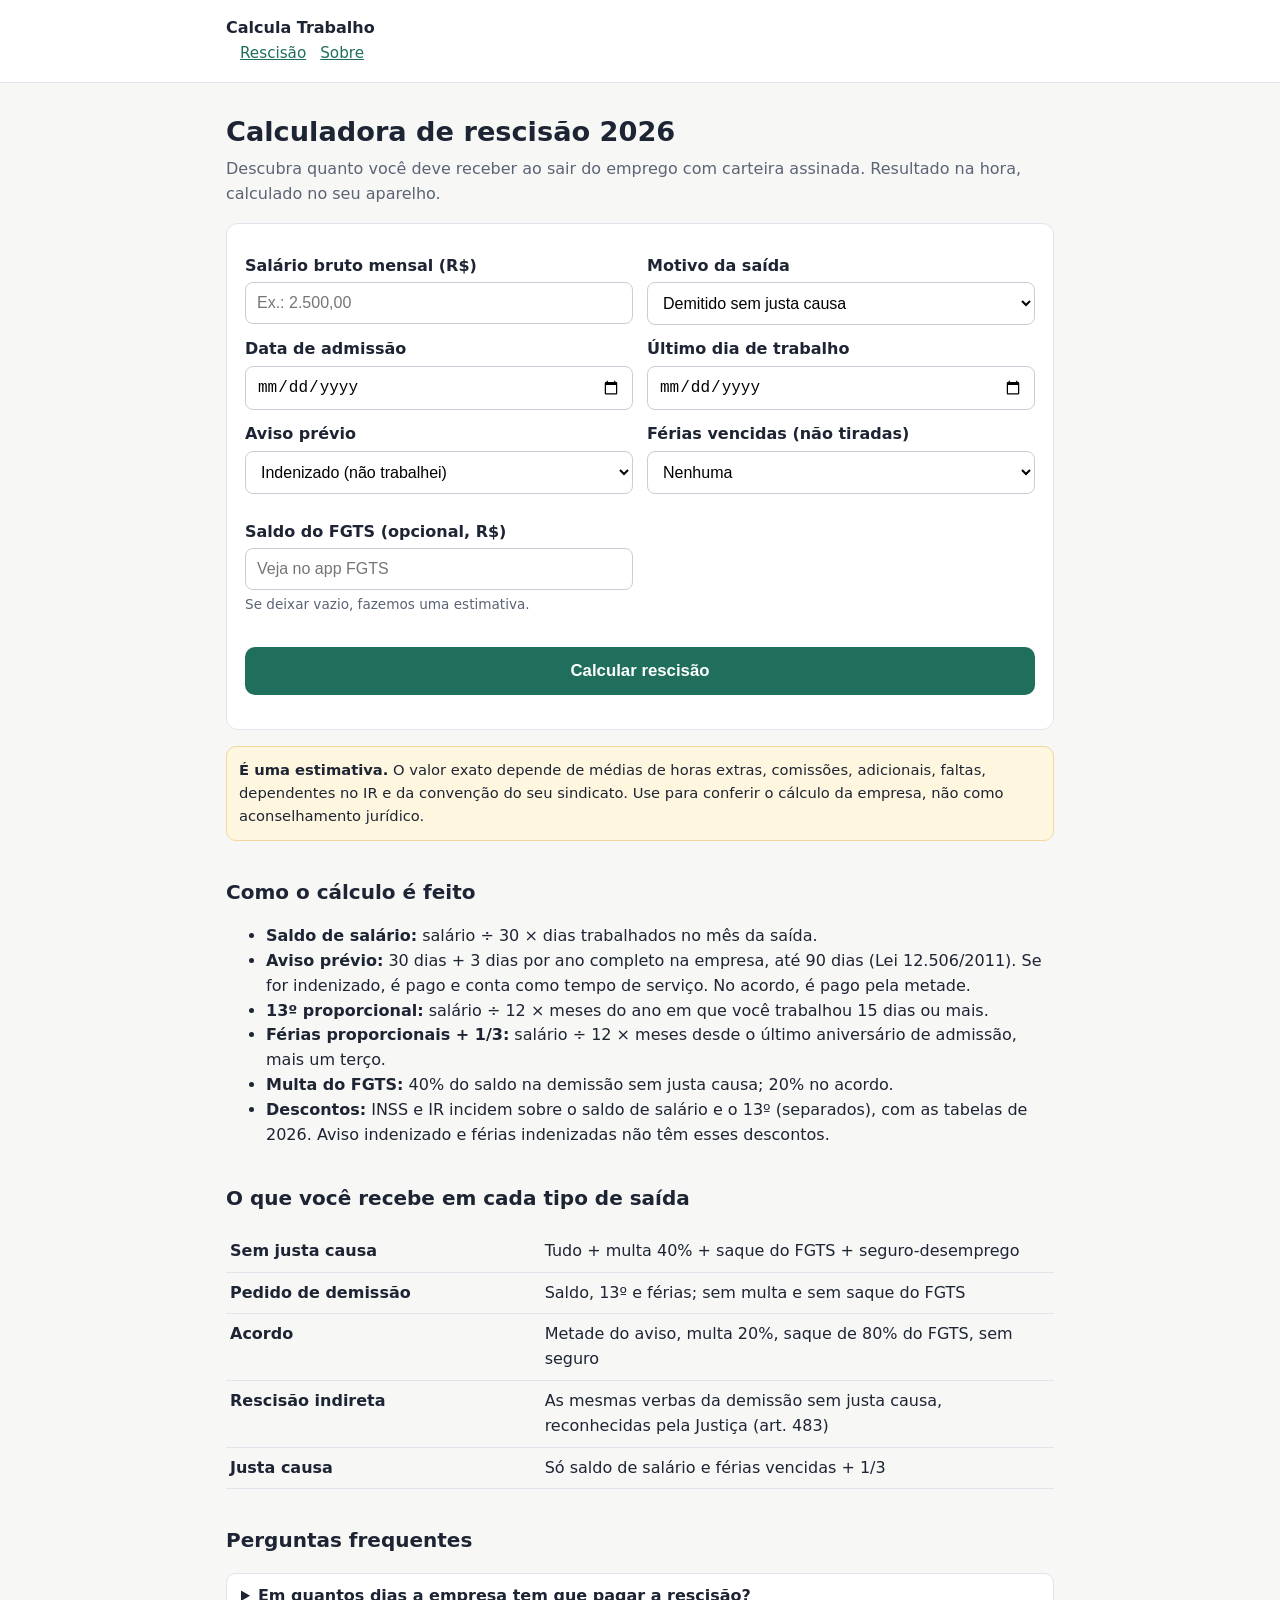
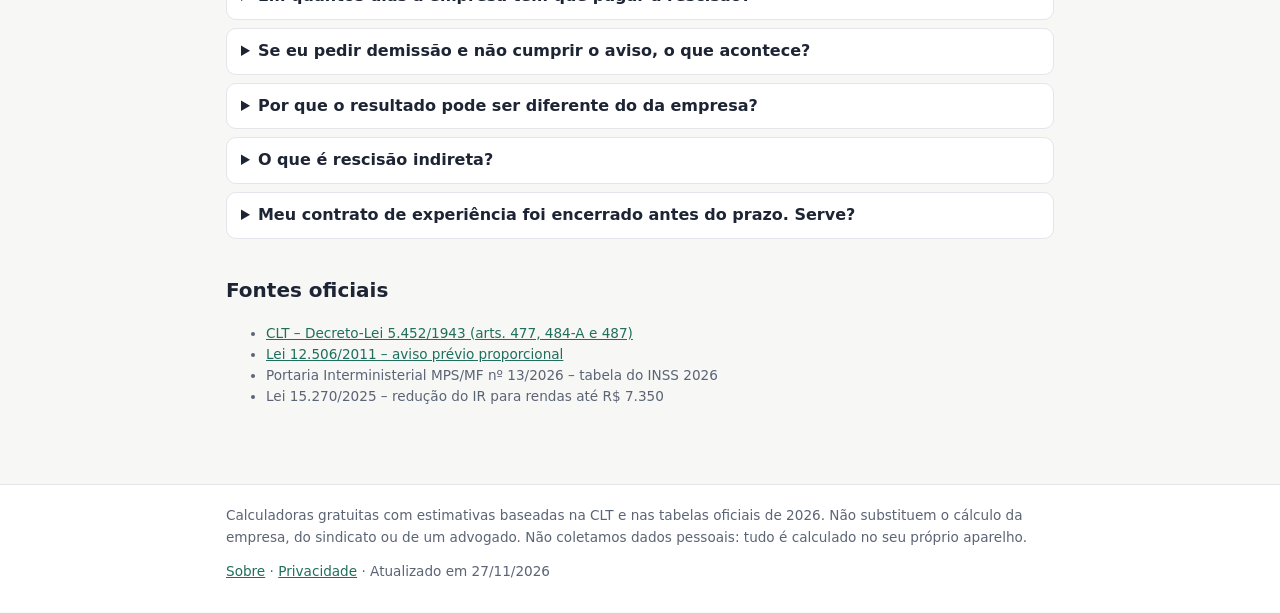
==== rescisao/index.html @ 50fb26db "Calcula Trabalho v1: calculadora de rescisão 2026 Co-Authored-By: Claude Opus 5.5 <noreply@anthropic" ====
<!doctype html><html lang="pt-BR"><head><meta charset="utf-8"><meta http-equiv="Content-Security-Policy" content="default-src 'self'; img-src 'self' data:; style-src 'self'; script-src 'self'; base-uri 'self'; form-action 'none'"><meta name="referrer" content="strict-origin-when-cross-origin"><link rel="icon" href="data:image/svg+xml,%3Csvg xmlns=%27http://www.w3.org/2000/svg%27 viewBox=%270 0 32 32%27%3E%3Crect width=%2732%27 height=%2732%27 rx=%276%27 fill=%27%231f6f5c%27/%3E%3Ctext x=%2716%27 y=%2722%27 font-size=%2716%27 text-anchor=%27middle%27 fill=%27white%27 font-family=%27sans-serif%27%3ECT%3C/text%3E%3C/svg%3E"><meta name="viewport" content="width=device-width,initial-scale=1">
<title>Calculadora de rescisão 2026 (CLT) grátis | Calcula Trabalho</title>
<meta name="description" content="Calcule sua rescisão trabalhista 2026: saldo de salário, aviso prévio, 13º, férias + 1/3, multa de 40% do FGTS e descontos de INSS e IR. Grátis e sem cadastro.">
<meta property="og:type" content="website"><meta property="og:title" content="Calculadora de rescisão 2026 (CLT) grátis"><meta property="og:description" content="Saldo, aviso prévio, 13º, férias + 1/3, multa do FGTS e descontos de INSS e IR 2026. Sem cadastro."><meta name="robots" content="index,follow"><script type="application/ld+json">{"@context": "https://schema.org", "@type": "FAQPage", "mainEntity": [{"@type": "Question", "name": "Em quantos dias a empresa tem que pagar a rescisão?", "acceptedAnswer": {"@type": "Answer", "text": "Até 10 dias contados do fim do contrato (art. 477, § 6º, da CLT)."}}, {"@type": "Question", "name": "Se eu pedir demissão e não cumprir o aviso, o que acontece?", "acceptedAnswer": {"@type": "Answer", "text": "A empresa pode descontar o valor de um salário (art. 487, § 2º, da CLT)."}}, {"@type": "Question", "name": "O que é rescisão indireta?", "acceptedAnswer": {"@type": "Answer", "text": "É quando o trabalhador encerra o contrato por falta grave da empresa (art. 483 da CLT). Se reconhecida, garante as mesmas verbas da demissão sem justa causa."}}]}</script><link rel="stylesheet" href="../assets/style.css"></head><body><header><div class="wrap"><a class="logo" href="../">Calcula Trabalho</a><nav><a href="./">Rescisão</a><a href="../sobre.html">Sobre</a></nav></div></header>
<main class="wrap">
<h1>Calculadora de rescisão 2026</h1>
<p class="lead">Descubra quanto você deve receber ao sair do emprego com carteira assinada. Resultado na hora, calculado no seu aparelho.</p>
<form id="f" class="card" novalidate>
<div class="grid">
<div><label for="salario">Salário bruto mensal (R$)</label><input id="salario" inputmode="decimal" placeholder="Ex.: 2.500,00" required></div>
<div><label for="motivo">Motivo da saída</label><select id="motivo">
<option value="semJusta">Demitido sem justa causa</option><option value="pedido">Pedido de demissão</option><option value="acordo">Acordo entre as partes</option><option value="justaCausa">Demitido por justa causa</option><option value="indireta">Rescisão indireta (falta grave da empresa)</option><option value="experiencia">Fim do contrato de experiência</option></select></div>
<div><label for="admissao">Data de admissão</label><input id="admissao" type="date" required></div>
<div><label for="saida">Último dia de trabalho</label><input id="saida" type="date" required></div>
<div><label for="aviso">Aviso prévio</label><select id="aviso"></select><p class="hint" id="avisoHint"></p></div>
<div><label for="feriasVencidas">Férias vencidas (não tiradas)</label><select id="feriasVencidas"><option value="0">Nenhuma</option><option value="1">1 período</option><option value="2">2 períodos</option></select></div>
<div><label for="saldoFgts">Saldo do FGTS (opcional, R$)</label><input id="saldoFgts" inputmode="decimal" placeholder="Veja no app FGTS"><p class="hint">Se deixar vazio, fazemos uma estimativa.</p></div>
</div>
<button type="submit">Calcular rescisão</button><p id="erro" class="erro" role="alert"></p>
</form>
<section id="res" class="card" hidden aria-live="polite"></section>
<p class="aviso"><strong>É uma estimativa.</strong> O valor exato depende de médias de horas extras, comissões, adicionais, faltas, dependentes no IR e da convenção do seu sindicato. Use para conferir o cálculo da empresa, não como aconselhamento jurídico.</p>

<h2>Como o cálculo é feito</h2>
<ul>
<li><strong>Saldo de salário:</strong> salário ÷ 30 × dias trabalhados no mês da saída.</li>
<li><strong>Aviso prévio:</strong> 30 dias + 3 dias por ano completo na empresa, até 90 dias (Lei 12.506/2011). Se for indenizado, é pago e conta como tempo de serviço. No acordo, é pago pela metade.</li>
<li><strong>13º proporcional:</strong> salário ÷ 12 × meses do ano em que você trabalhou 15 dias ou mais.</li>
<li><strong>Férias proporcionais + 1/3:</strong> salário ÷ 12 × meses desde o último aniversário de admissão, mais um terço.</li>
<li><strong>Multa do FGTS:</strong> 40% do saldo na demissão sem justa causa; 20% no acordo.</li>
<li><strong>Descontos:</strong> INSS e IR incidem sobre o saldo de salário e o 13º (separados), com as tabelas de 2026. Aviso indenizado e férias indenizadas não têm esses descontos.</li>
</ul>
<h2>O que você recebe em cada tipo de saída</h2>
<table class="tipos"><tr><td><strong>Sem justa causa</strong></td><td>Tudo + multa 40% + saque do FGTS + seguro-desemprego</td></tr>
<tr><td><strong>Pedido de demissão</strong></td><td>Saldo, 13º e férias; sem multa e sem saque do FGTS</td></tr>
<tr><td><strong>Acordo</strong></td><td>Metade do aviso, multa 20%, saque de 80% do FGTS, sem seguro</td></tr>
<tr><td><strong>Rescisão indireta</strong></td><td>As mesmas verbas da demissão sem justa causa, reconhecidas pela Justiça (art. 483)</td></tr>
<tr><td><strong>Justa causa</strong></td><td>Só saldo de salário e férias vencidas + 1/3</td></tr></table>

<h2>Perguntas frequentes</h2>
<details><summary>Em quantos dias a empresa tem que pagar a rescisão?</summary><p>Até 10 dias contados do fim do contrato (art. 477, § 6º, da CLT).</p></details>
<details><summary>Se eu pedir demissão e não cumprir o aviso, o que acontece?</summary><p>A empresa pode descontar o valor de um salário (art. 487, § 2º, da CLT). Escolha "Não vou cumprir" no campo do aviso para ver o desconto.</p></details>
<details><summary>Por que o resultado pode ser diferente do da empresa?</summary><p>Médias de horas extras e comissões, adicionais, faltas, dependentes no IR e regras do sindicato mudam o valor. A calculadora usa só o salário fixo.</p></details>
<details><summary>O que é rescisão indireta?</summary><p>É quando o trabalhador encerra o contrato porque a empresa cometeu falta grave, como atrasar salários ou não depositar o FGTS (art. 483 da CLT). Se reconhecida, garante as mesmas verbas da demissão sem justa causa. Normalmente precisa ser pedida na Justiça do Trabalho, com orientação de advogado ou sindicato.</p></details>
<details><summary>Meu contrato de experiência foi encerrado antes do prazo. Serve?</summary><p>Ainda não. Esse caso tem regra própria (arts. 479 e 480 da CLT) e vai ganhar uma calculadora separada. A opção "Fim do contrato de experiência" vale só para quando o contrato terminou na data combinada.</p></details>

<h2>Fontes oficiais</h2>
<ul class="hint"><li><a href="https://www.planalto.gov.br/ccivil_03/decreto-lei/del5452.htm" rel="noopener">CLT – Decreto-Lei 5.452/1943 (arts. 477, 484-A e 487)</a></li>
<li><a href="https://www.planalto.gov.br/ccivil_03/_ato2011-2014/2011/lei/l12506.htm" rel="noopener">Lei 12.506/2011 – aviso prévio proporcional</a></li>
<li>Portaria Interministerial MPS/MF nº 13/2026 – tabela do INSS 2026</li>
<li>Lei 15.270/2025 – redução do IR para rendas até R$ 7.350</li></ul>
</main><footer><div class="wrap"><p class="hint">Calculadoras gratuitas com estimativas baseadas na CLT e nas tabelas oficiais de 2026. Não substituem o cálculo da empresa, do sindicato ou de um advogado. Não coletamos dados pessoais: tudo é calculado no seu próprio aparelho.</p><p class="hint"><a href="../sobre.html">Sobre</a> · <a href="../privacidade.html">Privacidade</a> · Atualizado em 27/11/2026</p></div></footer>
<script src="../assets/calc.js"></script><script src="../assets/rescisao-ui.js"></script></body></html>
---- assets/style.css ----
:root{--bg:#f7f7f5;--card:#fff;--ink:#1d2433;--muted:#5b6475;--line:#e3e5ea;--brand:#1f6f5c;--brand2:#e9f4f0;--warn:#fff6e0}
*{box-sizing:border-box}body{margin:0;font:16px/1.55 system-ui,-apple-system,"Segoe UI",Roboto,sans-serif;background:var(--bg);color:var(--ink)}
header,footer{background:var(--card);border-bottom:1px solid var(--line)}footer{border-top:1px solid var(--line);border-bottom:0;margin-top:48px}
.wrap{max-width:860px;margin:0 auto;padding:16px}a{color:var(--brand)}
.logo{font-weight:700;text-decoration:none;color:var(--ink)}nav a{margin-left:14px;font-size:.95rem}
h1{font-size:1.7rem;line-height:1.25;margin:.6em 0 .3em}h2{font-size:1.25rem;margin-top:1.8em}
.lead{color:var(--muted);margin-top:0}.card{background:var(--card);border:1px solid var(--line);border-radius:12px;padding:18px;margin:16px 0}
label{display:block;font-weight:600;margin:12px 0 4px}input,select{width:100%;padding:11px;border:1px solid #c9cdd6;border-radius:8px;font-size:16px;background:#fff}
.grid{display:grid;grid-template-columns:1fr 1fr;gap:0 14px}@media(max-width:620px){.grid{grid-template-columns:1fr}nav a{margin-left:10px}}
button{margin-top:18px;width:100%;padding:14px;border:0;border-radius:10px;background:var(--brand);color:#fff;font-size:1.05rem;font-weight:700;cursor:pointer}
button:focus,input:focus,select:focus{outline:3px solid #9fd3c3;outline-offset:1px}
.hint{font-size:.85rem;color:var(--muted);margin-top:4px}
table{width:100%;border-collapse:collapse}td{padding:8px 4px;border-bottom:1px solid var(--line)}td:last-child{text-align:right;white-space:nowrap}
.total td{font-weight:700;font-size:1.1rem;border-bottom:0}.neg{color:#a33}
.big{background:var(--brand2);border-radius:10px;padding:14px;text-align:center;margin-bottom:12px}.big strong{display:block;font-size:2rem}
.aviso{background:var(--warn);border:1px solid #f0d998;border-radius:10px;padding:12px;font-size:.92rem}
.tools a{display:block;padding:14px;border:1px solid var(--line);border-radius:10px;background:#fff;margin:8px 0;text-decoration:none;color:var(--ink)}
.tools span{color:var(--muted);font-size:.9rem;display:block}.erro{color:#a33;font-weight:600}
details{background:#fff;border:1px solid var(--line);border-radius:10px;padding:10px 14px;margin:8px 0}summary{font-weight:600;cursor:pointer}
.tipos td:last-child{white-space:normal;text-align:left}.tipos td:first-child{width:38%;vertical-align:top}
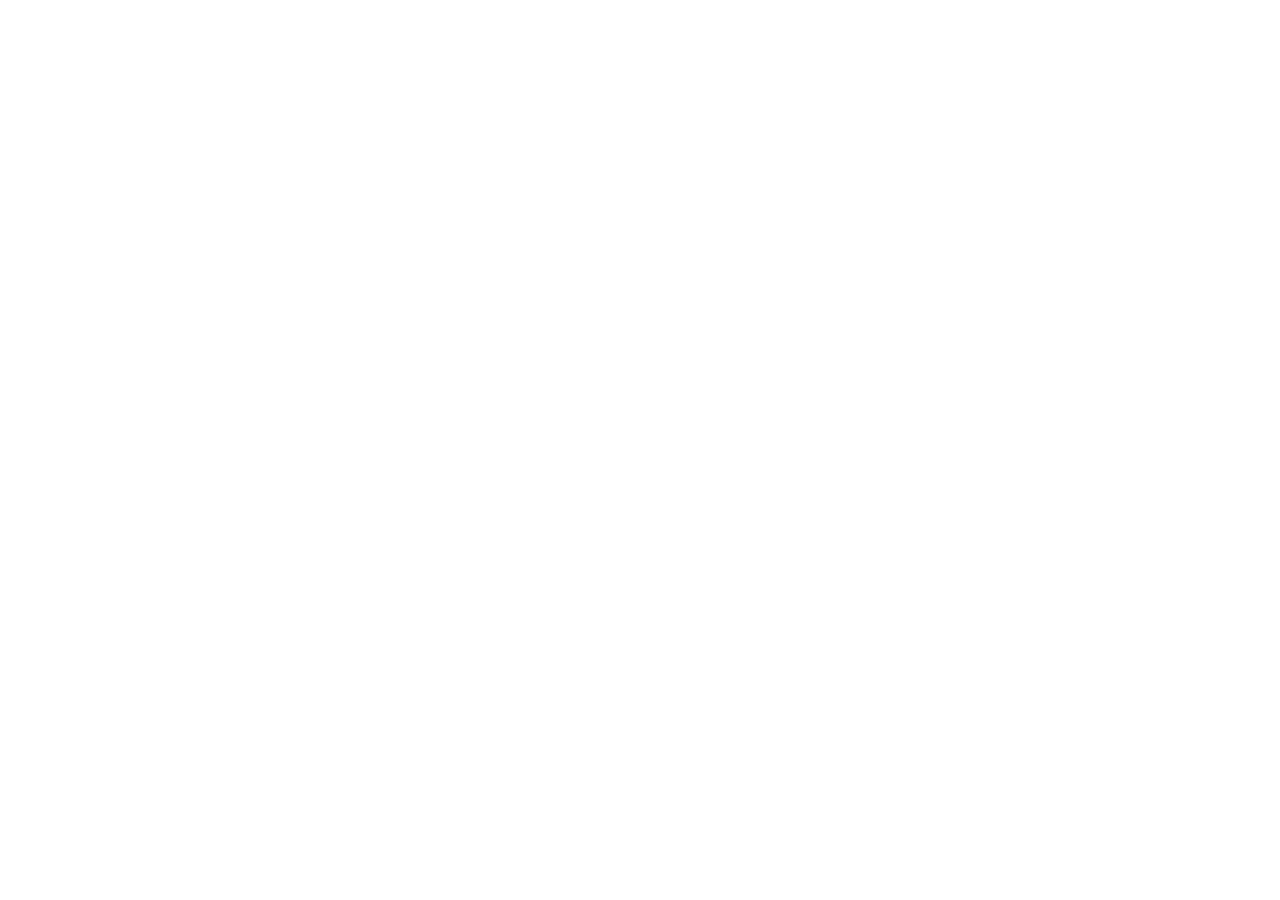
==== commit 97b6fbf9: "Redireciona para o endereço novo calculatrabalho.github.io Co-Authored-By: Claude Opus 5.5 <noreply@" ====
--- a/rescisao/index.html
+++ b/rescisao/index.html
@@ -1,53 +1,9 @@
-<!doctype html><html lang="pt-BR"><head><meta charset="utf-8"><meta http-equiv="Content-Security-Policy" content="default-src 'self'; img-src 'self' data:; style-src 'self'; script-src 'self'; base-uri 'self'; form-action 'none'"><meta name="referrer" content="strict-origin-when-cross-origin"><link rel="icon" href="data:image/svg+xml,%3Csvg xmlns=%27http://www.w3.org/2000/svg%27 viewBox=%270 0 32 32%27%3E%3Crect width=%2732%27 height=%2732%27 rx=%276%27 fill=%27%231f6f5c%27/%3E%3Ctext x=%2716%27 y=%2722%27 font-size=%2716%27 text-anchor=%27middle%27 fill=%27white%27 font-family=%27sans-serif%27%3ECT%3C/text%3E%3C/svg%3E"><meta name="viewport" content="width=device-width,initial-scale=1">
-<title>Calculadora de rescisão 2026 (CLT) grátis | Calcula Trabalho</title>
-<meta name="description" content="Calcule sua rescisão trabalhista 2026: saldo de salário, aviso prévio, 13º, férias + 1/3, multa de 40% do FGTS e descontos de INSS e IR. Grátis e sem cadastro.">
-<meta property="og:type" content="website"><meta property="og:title" content="Calculadora de rescisão 2026 (CLT) grátis"><meta property="og:description" content="Saldo, aviso prévio, 13º, férias + 1/3, multa do FGTS e descontos de INSS e IR 2026. Sem cadastro."><meta name="robots" content="index,follow"><script type="application/ld+json">{"@context": "https://schema.org", "@type": "FAQPage", "mainEntity": [{"@type": "Question", "name": "Em quantos dias a empresa tem que pagar a rescisão?", "acceptedAnswer": {"@type": "Answer", "text": "Até 10 dias contados do fim do contrato (art. 477, § 6º, da CLT)."}}, {"@type": "Question", "name": "Se eu pedir demissão e não cumprir o aviso, o que acontece?", "acceptedAnswer": {"@type": "Answer", "text": "A empresa pode descontar o valor de um salário (art. 487, § 2º, da CLT)."}}, {"@type": "Question", "name": "O que é rescisão indireta?", "acceptedAnswer": {"@type": "Answer", "text": "É quando o trabalhador encerra o contrato por falta grave da empresa (art. 483 da CLT). Se reconhecida, garante as mesmas verbas da demissão sem justa causa."}}]}</script><link rel="stylesheet" href="../assets/style.css"></head><body><header><div class="wrap"><a class="logo" href="../">Calcula Trabalho</a><nav><a href="./">Rescisão</a><a href="../sobre.html">Sobre</a></nav></div></header>
-<main class="wrap">
-<h1>Calculadora de rescisão 2026</h1>
-<p class="lead">Descubra quanto você deve receber ao sair do emprego com carteira assinada. Resultado na hora, calculado no seu aparelho.</p>
-<form id="f" class="card" novalidate>
-<div class="grid">
-<div><label for="salario">Salário bruto mensal (R$)</label><input id="salario" inputmode="decimal" placeholder="Ex.: 2.500,00" required></div>
-<div><label for="motivo">Motivo da saída</label><select id="motivo">
-<option value="semJusta">Demitido sem justa causa</option><option value="pedido">Pedido de demissão</option><option value="acordo">Acordo entre as partes</option><option value="justaCausa">Demitido por justa causa</option><option value="indireta">Rescisão indireta (falta grave da empresa)</option><option value="experiencia">Fim do contrato de experiência</option></select></div>
-<div><label for="admissao">Data de admissão</label><input id="admissao" type="date" required></div>
-<div><label for="saida">Último dia de trabalho</label><input id="saida" type="date" required></div>
-<div><label for="aviso">Aviso prévio</label><select id="aviso"></select><p class="hint" id="avisoHint"></p></div>
-<div><label for="feriasVencidas">Férias vencidas (não tiradas)</label><select id="feriasVencidas"><option value="0">Nenhuma</option><option value="1">1 período</option><option value="2">2 períodos</option></select></div>
-<div><label for="saldoFgts">Saldo do FGTS (opcional, R$)</label><input id="saldoFgts" inputmode="decimal" placeholder="Veja no app FGTS"><p class="hint">Se deixar vazio, fazemos uma estimativa.</p></div>
-</div>
-<button type="submit">Calcular rescisão</button><p id="erro" class="erro" role="alert"></p>
-</form>
-<section id="res" class="card" hidden aria-live="polite"></section>
-<p class="aviso"><strong>É uma estimativa.</strong> O valor exato depende de médias de horas extras, comissões, adicionais, faltas, dependentes no IR e da convenção do seu sindicato. Use para conferir o cálculo da empresa, não como aconselhamento jurídico.</p>
-
-<h2>Como o cálculo é feito</h2>
-<ul>
-<li><strong>Saldo de salário:</strong> salário ÷ 30 × dias trabalhados no mês da saída.</li>
-<li><strong>Aviso prévio:</strong> 30 dias + 3 dias por ano completo na empresa, até 90 dias (Lei 12.506/2011). Se for indenizado, é pago e conta como tempo de serviço. No acordo, é pago pela metade.</li>
-<li><strong>13º proporcional:</strong> salário ÷ 12 × meses do ano em que você trabalhou 15 dias ou mais.</li>
-<li><strong>Férias proporcionais + 1/3:</strong> salário ÷ 12 × meses desde o último aniversário de admissão, mais um terço.</li>
-<li><strong>Multa do FGTS:</strong> 40% do saldo na demissão sem justa causa; 20% no acordo.</li>
-<li><strong>Descontos:</strong> INSS e IR incidem sobre o saldo de salário e o 13º (separados), com as tabelas de 2026. Aviso indenizado e férias indenizadas não têm esses descontos.</li>
-</ul>
-<h2>O que você recebe em cada tipo de saída</h2>
-<table class="tipos"><tr><td><strong>Sem justa causa</strong></td><td>Tudo + multa 40% + saque do FGTS + seguro-desemprego</td></tr>
-<tr><td><strong>Pedido de demissão</strong></td><td>Saldo, 13º e férias; sem multa e sem saque do FGTS</td></tr>
-<tr><td><strong>Acordo</strong></td><td>Metade do aviso, multa 20%, saque de 80% do FGTS, sem seguro</td></tr>
-<tr><td><strong>Rescisão indireta</strong></td><td>As mesmas verbas da demissão sem justa causa, reconhecidas pela Justiça (art. 483)</td></tr>
-<tr><td><strong>Justa causa</strong></td><td>Só saldo de salário e férias vencidas + 1/3</td></tr></table>
-
-<h2>Perguntas frequentes</h2>
-<details><summary>Em quantos dias a empresa tem que pagar a rescisão?</summary><p>Até 10 dias contados do fim do contrato (art. 477, § 6º, da CLT).</p></details>
-<details><summary>Se eu pedir demissão e não cumprir o aviso, o que acontece?</summary><p>A empresa pode descontar o valor de um salário (art. 487, § 2º, da CLT). Escolha "Não vou cumprir" no campo do aviso para ver o desconto.</p></details>
-<details><summary>Por que o resultado pode ser diferente do da empresa?</summary><p>Médias de horas extras e comissões, adicionais, faltas, dependentes no IR e regras do sindicato mudam o valor. A calculadora usa só o salário fixo.</p></details>
-<details><summary>O que é rescisão indireta?</summary><p>É quando o trabalhador encerra o contrato porque a empresa cometeu falta grave, como atrasar salários ou não depositar o FGTS (art. 483 da CLT). Se reconhecida, garante as mesmas verbas da demissão sem justa causa. Normalmente precisa ser pedida na Justiça do Trabalho, com orientação de advogado ou sindicato.</p></details>
-<details><summary>Meu contrato de experiência foi encerrado antes do prazo. Serve?</summary><p>Ainda não. Esse caso tem regra própria (arts. 479 e 480 da CLT) e vai ganhar uma calculadora separada. A opção "Fim do contrato de experiência" vale só para quando o contrato terminou na data combinada.</p></details>
-
-<h2>Fontes oficiais</h2>
-<ul class="hint"><li><a href="https://www.planalto.gov.br/ccivil_03/decreto-lei/del5452.htm" rel="noopener">CLT – Decreto-Lei 5.452/1943 (arts. 477, 484-A e 487)</a></li>
-<li><a href="https://www.planalto.gov.br/ccivil_03/_ato2011-2014/2011/lei/l12506.htm" rel="noopener">Lei 12.506/2011 – aviso prévio proporcional</a></li>
-<li>Portaria Interministerial MPS/MF nº 13/2026 – tabela do INSS 2026</li>
-<li>Lei 15.270/2025 – redução do IR para rendas até R$ 7.350</li></ul>
-</main><footer><div class="wrap"><p class="hint">Calculadoras gratuitas com estimativas baseadas na CLT e nas tabelas oficiais de 2026. Não substituem o cálculo da empresa, do sindicato ou de um advogado. Não coletamos dados pessoais: tudo é calculado no seu próprio aparelho.</p><p class="hint"><a href="../sobre.html">Sobre</a> · <a href="../privacidade.html">Privacidade</a> · Atualizado em 27/11/2026</p></div></footer>
-<script src="../assets/calc.js"></script><script src="../assets/rescisao-ui.js"></script></body></html>
+<!doctype html>
+<html lang="pt-BR"><head><meta charset="utf-8">
+<title>Calcula Trabalho mudou de endereço</title>
+<meta name="robots" content="noindex">
+<link rel="canonical" href="https://calculatrabalho.github.io/rescisao/">
+<meta http-equiv="refresh" content="0; url=https://calculatrabalho.github.io/rescisao/">
+</head><body>
+<p>O Calcula Trabalho agora está em <a href="https://calculatrabalho.github.io/rescisao/">https://calculatrabalho.github.io/rescisao/</a>.</p>
+</body></html>
